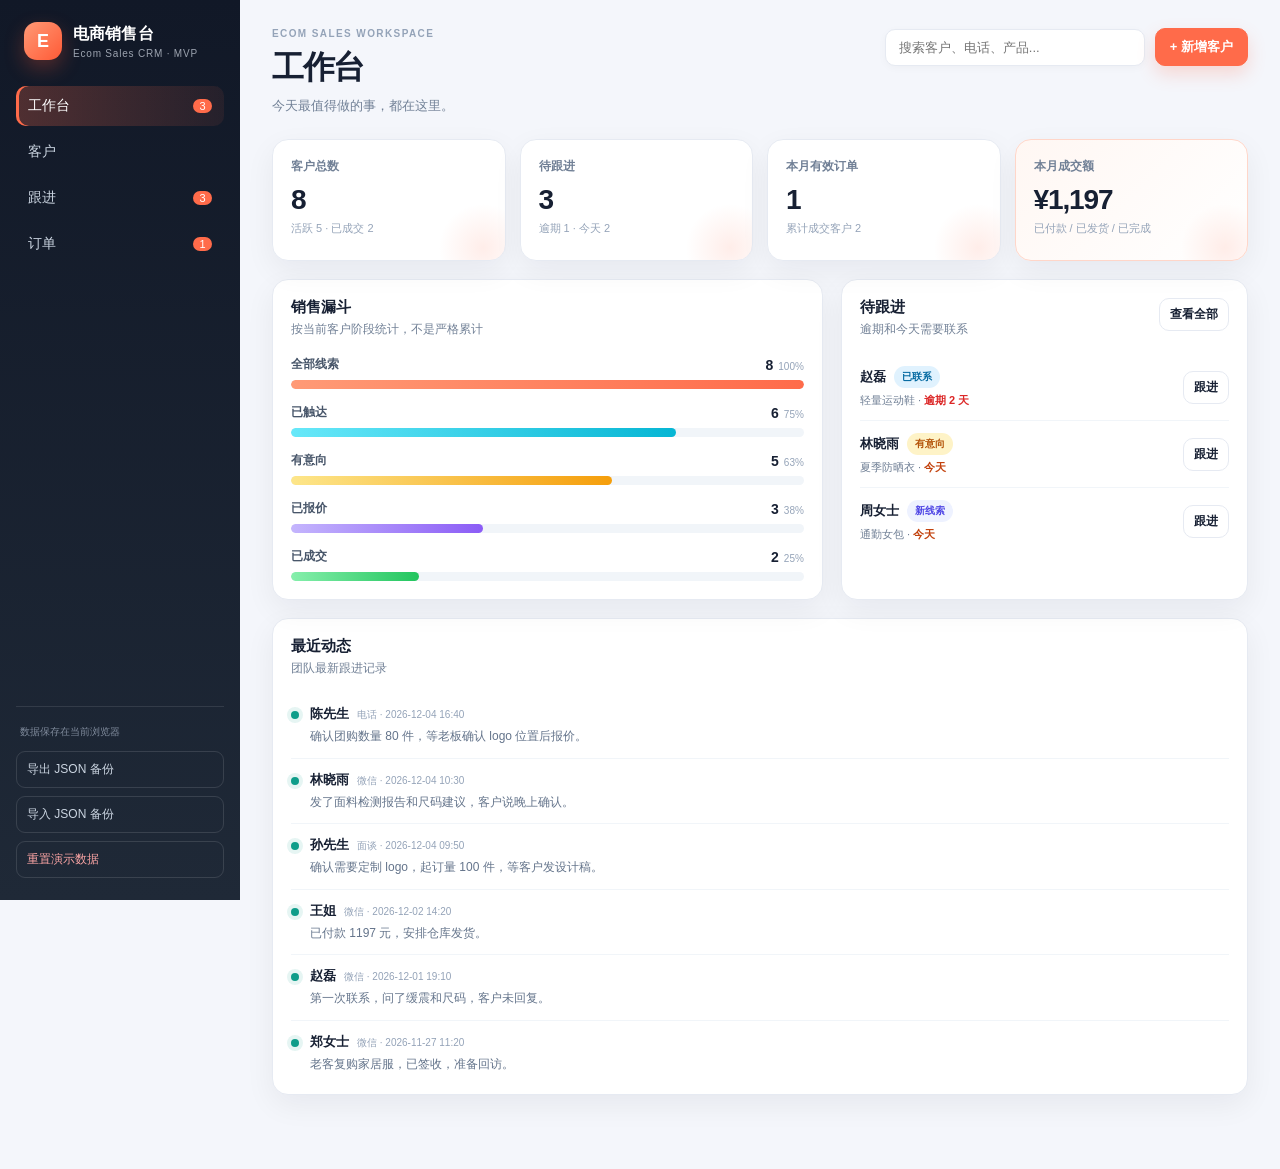
==== single.html @ a0165da6 "build: regenerate single-file app" ====
<!doctype html>
<html lang="zh-CN">
<head>
  <meta charset="utf-8">
  <meta name="viewport" content="width=device-width, initial-scale=1">
  <meta name="color-scheme" content="light">
  <title>电商销售台 · Ecom Sales CRM</title>
  <style>
:root {
  --bg: #f4f6fb;
  --surface: #ffffff;
  --ink: #172033;
  --muted: #718096;
  --line: #e6eaf2;
  --accent: #ff6b4a;
  --accent-dark: #e85535;
  --teal: #0f9d8a;
  --navy: #111827;
  --shadow: 0 10px 30px rgba(17, 24, 39, .06);
}

* { box-sizing: border-box; }
html, body { min-height: 100%; }
body {
  margin: 0;
  background: var(--bg);
  color: var(--ink);
  font-family: -apple-system, BlinkMacSystemFont, "Segoe UI", "Microsoft YaHei", "PingFang SC", sans-serif;
  -webkit-font-smoothing: antialiased;
}
button, input, select, textarea { font: inherit; }
button { cursor: pointer; }
.hidden { display: none !important; }

.app {
  display: grid;
  grid-template-columns: 240px minmax(0, 1fr);
  min-height: 100vh;
}

.sidebar {
  position: sticky;
  top: 0;
  height: 100vh;
  display: flex;
  flex-direction: column;
  padding: 22px 16px;
  background: linear-gradient(180deg, #111827 0%, #1f2937 100%);
  color: #fff;
}

.brand { display: flex; align-items: center; gap: 11px; padding: 0 8px 26px; }
.logo {
  width: 38px; height: 38px; flex: 0 0 38px;
  display: grid; place-items: center;
  border-radius: 13px;
  background: linear-gradient(135deg, #ff9a76, #ff5a36);
  box-shadow: 0 8px 20px rgba(255, 90, 54, .28);
  font-weight: 900; font-size: 18px;
}
.brand h2 { margin: 0; font-size: 16px; letter-spacing: .01em; }
.brand p { margin: 3px 0 0; color: #9ca3af; font-size: 10px; letter-spacing: .08em; }

.nav { display: flex; flex-direction: column; gap: 6px; }
.nav-item {
  display: flex; align-items: center; gap: 8px;
  width: 100%; padding: 11px 12px;
  border: 0; border-radius: 10px;
  background: transparent; color: #cbd5e1;
  font-size: 14px; text-align: left;
  transition: background .16s ease, color .16s ease;
}
.nav-item:hover { background: rgba(255,255,255,.08); color: #fff; }
.nav-item.active {
  background: linear-gradient(90deg, rgba(255,107,74,.26), rgba(255,107,74,.08));
  color: #fff;
  box-shadow: inset 3px 0 0 var(--accent);
}
.nav-badge {
  margin-left: auto; min-width: 19px; padding: 1px 6px;
  border-radius: 20px; background: var(--accent); color: #fff;
  font-size: 11px; text-align: center;
}

.sidebar-footer {
  margin-top: auto; display: grid; gap: 8px;
  padding-top: 18px; border-top: 1px solid rgba(255,255,255,.1);
}
.save-note { color: #7f8a9b; font-size: 10px; padding: 0 4px 4px; }
.ghost-dark {
  width: 100%; padding: 9px 10px;
  border: 1px solid rgba(255,255,255,.12); border-radius: 9px;
  background: transparent; color: #cbd5e1; font-size: 12px; text-align: left;
}
.ghost-dark:hover { background: rgba(255,255,255,.08); color: #fff; }
.danger-text { color: #fca5a5; }

main { min-width: 0; padding: 28px 32px 56px; }
.topbar {
  display: flex; justify-content: space-between; align-items: flex-start;
  gap: 20px; margin-bottom: 24px;
}
.eyebrow {
  margin: 0 0 7px; color: #94a3b8;
  font-size: 10px; font-weight: 800; letter-spacing: .14em;
}
h1 { margin: 0; font-size: clamp(24px, 3vw, 32px); letter-spacing: -.04em; }
#pageSubtitle { margin: 7px 0 0; color: var(--muted); font-size: 13px; }
.top-actions { display: flex; align-items: center; gap: 10px; flex-wrap: wrap; justify-content: flex-end; }
.search-box input {
  width: min(260px, 48vw); padding: 10px 13px;
  border: 1px solid var(--line); border-radius: 10px;
  background: var(--surface); color: var(--ink); outline: none;
  box-shadow: 0 2px 8px rgba(17,24,39,.03);
  font-size: 13px;
}
.search-box input:focus { border-color: #fca58f; box-shadow: 0 0 0 3px rgba(255,107,74,.1); }

.btn {
  display: inline-flex; align-items: center; justify-content: center; gap: 6px;
  padding: 9px 14px; border: 1px solid var(--line); border-radius: 10px;
  background: var(--surface); color: var(--ink);
  font-size: 13px; font-weight: 700; white-space: nowrap;
  transition: transform .12s ease, box-shadow .16s ease, background .16s ease;
}
.btn:hover { background: #fbfcff; box-shadow: 0 5px 14px rgba(17,24,39,.06); }
.btn:active { transform: translateY(1px); }
.btn.primary {
  border-color: var(--accent); background: var(--accent); color: #fff;
  box-shadow: 0 8px 18px rgba(255,107,74,.22);
}
.btn.primary:hover { background: var(--accent-dark); box-shadow: 0 10px 22px rgba(255,107,74,.26); }
.btn.small { padding: 7px 10px; font-size: 12px; }
.btn.tiny { padding: 5px 8px; font-size: 11px; }
.btn.danger { border-color: #fecaca; background: #fff5f5; color: #dc2626; }
.btn.danger:hover { background: #fee2e2; }
.icon-btn {
  width: 34px; height: 34px; flex: 0 0 34px;
  display: grid; place-items: center;
  border: 1px solid var(--line); border-radius: 10px;
  background: #fff; color: #64748b; font-size: 21px; line-height: 1;
}
.icon-btn:hover { background: #f8fafc; color: var(--ink); }

.view { display: none; }
.view.active { display: block; }

.kpi-grid { display: grid; grid-template-columns: repeat(4, minmax(0, 1fr)); gap: 14px; margin-bottom: 18px; }
.kpi-grid.three { grid-template-columns: repeat(3, minmax(0, 1fr)); }
.kpi {
  position: relative; overflow: hidden;
  min-height: 122px; padding: 18px;
  border: 1px solid var(--line); border-radius: 16px;
  background: var(--surface); box-shadow: var(--shadow);
}
.kpi::after {
  content: ""; position: absolute; right: -24px; bottom: -34px;
  width: 92px; height: 92px; border-radius: 50%;
  background: radial-gradient(circle, rgba(255,107,74,.12), transparent 68%);
}
.kpi.accent-kpi { background: linear-gradient(135deg, #fff7f3, #fff); border-color: #ffd6c9; }
.kpi-label { color: var(--muted); font-size: 12px; font-weight: 700; }
.kpi-value { margin: 9px 0 5px; font-size: 28px; font-weight: 850; letter-spacing: -.04em; }
.kpi-note { color: #94a3b8; font-size: 11px; }

.panel {
  margin-bottom: 18px; padding: 18px;
  border: 1px solid var(--line); border-radius: 16px;
  background: var(--surface); box-shadow: var(--shadow);
}
.panel-head {
  display: flex; justify-content: space-between; align-items: flex-start;
  gap: 14px; margin-bottom: 16px;
}
.panel-head h3 { margin: 0; font-size: 15px; }
.panel-head p { margin: 4px 0 0; color: var(--muted); font-size: 12px; }
.grid-2 { display: grid; grid-template-columns: 1.15fr .85fr; gap: 18px; }
.recent-panel { margin-top: 0; }

.funnel { display: grid; gap: 15px; padding-top: 2px; }
.funnel-row { display: grid; gap: 7px; }
.funnel-top { display: flex; justify-content: space-between; align-items: center; gap: 12px; font-size: 12px; }
.funnel-top span:first-child { color: #475569; font-weight: 700; }
.funnel-top span:last-child { color: var(--muted); }
.funnel-top strong { color: var(--ink); font-size: 14px; }
.funnel-top em { margin-left: 5px; color: #94a3b8; font-style: normal; font-size: 10px; }
.funnel-track { height: 9px; overflow: hidden; border-radius: 99px; background: #f1f5f9; }
.funnel-fill { height: 100%; min-width: 0; border-radius: inherit; background: linear-gradient(90deg, #ff9a76, #ff6b4a); transition: width .35s ease; }
.funnel-fill.f2 { background: linear-gradient(90deg, #67e8f9, #06b6d4); }
.funnel-fill.f3 { background: linear-gradient(90deg, #fde68a, #f59e0b); }
.funnel-fill.f4 { background: linear-gradient(90deg, #c4b5fd, #8b5cf6); }
.funnel-fill.f5 { background: linear-gradient(90deg, #86efac, #22c55e); }

.list-item {
  display: flex; align-items: center; justify-content: space-between; gap: 14px;
  padding: 12px 0; border-bottom: 1px solid #f1f5f9;
}
.list-item:last-child { border-bottom: 0; padding-bottom: 2px; }
.list-main { min-width: 0; }
.list-title { display: flex; align-items: center; gap: 8px; flex-wrap: wrap; font-size: 13px; }
.list-title strong { font-size: 13px; }
.list-meta { margin-top: 5px; color: var(--muted); font-size: 11px; }
.due { font-weight: 700; }
.due.overdue { color: #dc2626; }
.due.today { color: #c2410c; }
.due.soon { color: #0f766e; }
.due.muted { color: #94a3b8; font-weight: 500; }

.activity-item { display: flex; gap: 11px; padding: 12px 0; border-bottom: 1px solid #f1f5f9; }
.activity-item:last-child { border-bottom: 0; padding-bottom: 2px; }
.activity-dot { width: 8px; height: 8px; flex: 0 0 8px; margin-top: 6px; border-radius: 50%; background: var(--teal); box-shadow: 0 0 0 4px rgba(15,157,138,.1); }
.activity-body { min-width: 0; }
.activity-head { display: flex; align-items: baseline; gap: 8px; flex-wrap: wrap; }
.activity-head strong { font-size: 13px; }
.activity-head span { color: #94a3b8; font-size: 10px; }
.activity-body p { margin: 4px 0 0; color: #64748b; font-size: 12px; line-height: 1.55; }

.filters { display: flex; align-items: center; gap: 8px; flex-wrap: wrap; justify-content: flex-end; }
.select-compact {
  max-width: 132px; padding: 8px 10px;
  border: 1px solid var(--line); border-radius: 9px;
  background: #fff; color: #475569; font-size: 12px; outline: none;
}
.select-compact:focus { border-color: #fca58f; }

.table-wrap { overflow: auto; border: 1px solid var(--line); border-radius: 12px; }
table { width: 100%; min-width: 920px; border-collapse: collapse; }
th {
  padding: 11px 14px; background: #f8fafc;
  color: #94a3b8; font-size: 10px; font-weight: 800;
  letter-spacing: .06em; text-align: left; text-transform: uppercase;
}
td { padding: 13px 14px; border-top: 1px solid var(--line); font-size: 12px; vertical-align: middle; }
tbody tr { transition: background .12s ease; }
tbody tr[data-customer-id] { cursor: pointer; }
tbody tr[data-customer-id]:hover { background: #fbfcff; }
.customer-inline { display: flex; align-items: center; gap: 10px; min-width: 160px; }
.avatar {
  width: 34px; height: 34px; flex: 0 0 34px;
  display: grid; place-items: center;
  border-radius: 11px; background: #fff1ec; color: #c2410c;
  font-size: 13px; font-weight: 850;
}
.customer-inline strong { display: block; font-size: 12px; }
.customer-inline span { display: block; max-width: 170px; overflow: hidden; margin-top: 3px; color: #94a3b8; font-size: 10px; text-overflow: ellipsis; white-space: nowrap; }
.source-chip, .mini-tag, .count-pill {
  display: inline-flex; align-items: center; padding: 3px 7px;
  border-radius: 6px; background: #f1f5f9; color: #64748b;
  font-size: 10px; font-weight: 700; white-space: nowrap;
}
.product-cell { min-width: 130px; color: #475569; }
.mini-tags { display: flex; gap: 4px; flex-wrap: wrap; margin-top: 5px; }
.mini-tag { background: #eef2ff; color: #4f46e5; }
.row-actions { display: flex; gap: 6px; white-space: nowrap; }

.badge { display: inline-flex; align-items: center; padding: 4px 8px; border-radius: 999px; font-size: 10px; font-weight: 800; white-space: nowrap; }
.badge.new { background: #eef2ff; color: #4f46e5; }
.badge.contacted { background: #e0f2fe; color: #0369a1; }
.badge.qualified { background: #fef3c7; color: #b45309; }
.badge.quoted { background: #ede9fe; color: #6d28d9; }
.badge.won { background: #dcfce7; color: #15803d; }
.badge.lost { background: #f1f5f9; color: #64748b; }
.badge-order.pending { background: #fef3c7; color: #b45309; }
.badge-order.paid { background: #dbeafe; color: #1d4ed8; }
.badge-order.shipped { background: #e0f2fe; color: #0369a1; }
.badge-order.completed { background: #dcfce7; color: #15803d; }
.badge-order.refunded { background: #fee2e2; color: #b91c1c; }
.priority { display: inline-flex; align-items: center; gap: 5px; color: #64748b; font-size: 11px; }
.priority::before { content: ""; width: 6px; height: 6px; border-radius: 50%; background: #cbd5e1; }
.priority.high { color: #dc2626; }
.priority.high::before { background: #ef4444; }
.priority.medium { color: #b45309; }
.priority.medium::before { background: #f59e0b; }
.priority.low { color: #64748b; }

.followup-group { padding: 2px 0 15px; }
.followup-group + .followup-group { padding-top: 15px; border-top: 1px solid #f1f5f9; }
.group-head { display: flex; justify-content: space-between; align-items: center; gap: 12px; margin-bottom: 6px; }
.group-head h4 { margin: 0; font-size: 13px; }
.group-head p { margin: 3px 0 0; color: #94a3b8; font-size: 11px; }

.empty { padding: 34px 20px; text-align: center; color: #94a3b8; }
.empty strong { display: block; margin-bottom: 5px; color: #64748b; font-size: 13px; }
.empty p { margin: 0; font-size: 12px; }
.empty.small { padding: 18px 10px; }
.empty.small p { font-size: 11px; }

.drawer {
  position: fixed; top: 0; right: 0; z-index: 60;
  width: min(520px, 100vw); height: 100vh; overflow-y: auto;
  padding: 24px; background: #fff;
  box-shadow: -20px 0 55px rgba(15,23,42,.16);
}
.drawer-head { display: flex; justify-content: space-between; align-items: flex-start; gap: 12px; padding-bottom: 18px; border-bottom: 1px solid var(--line); }
.drawer-head h2 { margin: 0 0 7px; font-size: 23px; letter-spacing: -.03em; }
.drawer-actions { display: flex; gap: 8px; flex-wrap: wrap; margin: 18px 0 4px; }
.detail-grid { display: grid; grid-template-columns: 1fr 1fr; gap: 10px; margin: 16px 0; }
.detail-grid > div { padding: 10px; border: 1px solid var(--line); border-radius: 10px; background: #f8fafc; }
.detail-grid span { display: block; margin-bottom: 4px; color: #94a3b8; font-size: 10px; }
.detail-grid strong { display: block; overflow: hidden; font-size: 12px; text-overflow: ellipsis; white-space: nowrap; }
.suggestion { margin: 14px 0; padding: 12px 13px; border: 1px solid #fed7aa; border-radius: 12px; background: linear-gradient(135deg, #fff7ed, #fff1f2); font-size: 12px; line-height: 1.65; }
.suggestion span { display: block; margin-bottom: 4px; color: #c2410c; font-size: 10px; font-weight: 850; letter-spacing: .04em; }
.suggestion p { margin: 0; color: #7c2d12; }
.detail-section { padding: 16px 0; border-top: 1px solid #f1f5f9; }
.detail-section h4 { margin: 0 0 10px; font-size: 12px; }
.section-head { display: flex; justify-content: space-between; align-items: center; gap: 10px; margin-bottom: 10px; }
.section-head h4 { margin: 0; }
.notes { margin: 0; color: #475569; font-size: 12px; line-height: 1.7; white-space: pre-wrap; }
.timeline { display: grid; gap: 13px; }
.timeline-item { position: relative; display: flex; gap: 10px; }
.timeline-dot { width: 8px; height: 8px; flex: 0 0 8px; margin-top: 5px; border-radius: 50%; background: var(--teal); box-shadow: 0 0 0 4px rgba(15,157,138,.1); }
.timeline-body { min-width: 0; }
.timeline-head { display: flex; justify-content: space-between; gap: 10px; align-items: baseline; }
.timeline-head strong { font-size: 12px; }
.timeline-head span { color: #94a3b8; font-size: 10px; white-space: nowrap; }
.timeline-body p { margin: 4px 0 0; color: #475569; font-size: 12px; line-height: 1.6; }
.timeline-body small { display: block; margin-top: 5px; color: #0f766e; font-size: 10px; }
.mini-orders { display: grid; gap: 8px; }
.mini-order { display: flex; justify-content: space-between; align-items: center; gap: 12px; padding: 10px; border: 1px solid var(--line); border-radius: 10px; background: #fbfcff; }
.mini-order > div { min-width: 0; }
.mini-order strong { display: block; font-size: 12px; }
.mini-order span { display: block; margin-top: 3px; color: #94a3b8; font-size: 10px; }
.mini-order > div:last-child { text-align: right; }

.overlay { position: fixed; inset: 0; z-index: 50; background: rgba(15,23,42,.5); backdrop-filter: blur(2px); }
.modal {
  position: fixed; left: 50%; top: 50%; z-index: 70;
  width: min(640px, calc(100vw - 32px)); max-height: 90vh; overflow-y: auto;
  padding: 22px; border-radius: 18px; background: #fff;
  box-shadow: 0 30px 80px rgba(15,23,42,.24);
  transform: translate(-50%, -50%);
}
.modal-head { display: flex; justify-content: space-between; align-items: center; gap: 12px; margin-bottom: 18px; }
.modal-head h2 { margin: 0; font-size: 19px; letter-spacing: -.02em; }
.form-grid { display: grid; grid-template-columns: 1fr 1fr; gap: 13px; }
.field { display: flex; flex-direction: column; gap: 6px; color: #475569; font-size: 11px; font-weight: 750; }
.field input, .field select, .field textarea {
  width: 100%; padding: 10px 11px;
  border: 1px solid #dbe2ea; border-radius: 9px;
  background: #fff; color: var(--ink); outline: none; font-size: 13px;
  transition: border .15s ease, box-shadow .15s ease;
}
.field input:focus, .field select:focus, .field textarea:focus { border-color: #fca58f; box-shadow: 0 0 0 3px rgba(255,107,74,.09); }
.field textarea { resize: vertical; line-height: 1.55; }
.span-2 { grid-column: span 2; }
.form-actions { display: flex; justify-content: flex-end; gap: 9px; margin-top: 19px; padding-top: 16px; border-top: 1px solid var(--line); }
.toast {
  position: fixed; left: 50%; bottom: 26px; z-index: 100;
  max-width: calc(100vw - 32px); padding: 11px 17px;
  border-radius: 11px; background: #111827; color: #fff;
  box-shadow: 0 12px 30px rgba(15,23,42,.2);
  font-size: 13px; transform: translateX(-50%);
}

@media (max-width: 1050px) {
  .kpi-grid { grid-template-columns: repeat(2, minmax(0, 1fr)); }
  .grid-2 { grid-template-columns: 1fr; }
}

@media (max-width: 860px) {
  .app { display: block; }
  .sidebar {
    position: fixed; left: 0; right: 0; bottom: 0; z-index: 80;
    width: 100%; height: 66px; padding: 7px 10px;
    flex-direction: row; align-items: center;
    border-top: 1px solid rgba(255,255,255,.12);
  }
  .brand, .sidebar-footer { display: none; }
  .nav { flex: 1; flex-direction: row; gap: 2px; }
  .nav-item { flex: 1; justify-content: center; padding: 9px 4px; font-size: 11px; text-align: center; }
  .nav-item.active { box-shadow: inset 0 -3px 0 var(--accent); background: rgba(255,107,74,.12); }
  .nav-badge { margin-left: 0; }
  main { padding: 20px 14px 92px; }
  .topbar { flex-direction: column; align-items: stretch; gap: 14px; }
  .top-actions { justify-content: stretch; }
  .top-actions .search-box { flex: 1; }
  .search-box input { width: 100%; }
  .top-actions .btn { flex: 0 0 auto; }
  .panel { padding: 14px; }
  .panel-head { flex-direction: column; align-items: stretch; }
  .filters { justify-content: flex-start; }
  .kpi-grid.three { grid-template-columns: 1fr 1fr; }
  .drawer { width: 100vw; padding: 18px; }
  .form-grid { grid-template-columns: 1fr; }
  .span-2 { grid-column: span 1; }
}

@media (max-width: 520px) {
  .kpi-grid, .kpi-grid.three { grid-template-columns: 1fr; }
  .kpi { min-height: 100px; }
  .kpi-value { font-size: 25px; }
  .list-item { align-items: flex-start; }
  .detail-grid { grid-template-columns: 1fr; }
  .modal { width: calc(100vw - 20px); padding: 17px; }
}

</style>
</head>
<body>
  <div class="app">
    <aside class="sidebar">
      <div class="brand">
        <div class="logo">E</div>
        <div>
          <h2>电商销售台</h2>
          <p>Ecom Sales CRM · MVP</p>
        </div>
      </div>

      <nav class="nav" aria-label="主导航">
        <button type="button" class="nav-item active" data-view="dashboard">
          工作台<span id="navDueBadge" class="nav-badge hidden">0</span>
        </button>
        <button type="button" class="nav-item" data-view="customers">客户</button>
        <button type="button" class="nav-item" data-view="followups">
          跟进<span id="navFollowupBadge" class="nav-badge hidden">0</span>
        </button>
        <button type="button" class="nav-item" data-view="orders">
          订单<span id="navOrderBadge" class="nav-badge hidden">0</span>
        </button>
      </nav>

      <div class="sidebar-footer">
        <div class="save-note">数据保存在当前浏览器</div>
        <button type="button" class="ghost-dark" id="exportBtn">导出 JSON 备份</button>
        <button type="button" class="ghost-dark" id="importBtn">导入 JSON 备份</button>
        <button type="button" class="ghost-dark danger-text" id="resetBtn">重置演示数据</button>
        <input id="importFile" type="file" accept=".json,application/json" hidden>
      </div>
    </aside>

    <main>
      <header class="topbar">
        <div>
          <p class="eyebrow">ECOM SALES WORKSPACE</p>
          <h1 id="pageTitle">工作台</h1>
          <p id="pageSubtitle">今天最值得做的事，都在这里。</p>
        </div>
        <div class="top-actions">
          <label class="search-box">
            <input id="globalSearch" type="search" placeholder="搜索客户、电话、产品...">
          </label>
          <button type="button" class="btn primary" id="addCustomerBtn">+ 新增客户</button>
        </div>
      </header>

      <section id="view-dashboard" class="view active">
        <div class="kpi-grid">
          <div class="kpi">
            <div class="kpi-label">客户总数</div>
            <div class="kpi-value" id="kpiTotal">0</div>
            <div class="kpi-note" id="kpiTotalNote">—</div>
          </div>
          <div class="kpi">
            <div class="kpi-label">待跟进</div>
            <div class="kpi-value" id="kpiDue">0</div>
            <div class="kpi-note" id="kpiDueNote">—</div>
          </div>
          <div class="kpi">
            <div class="kpi-label">本月有效订单</div>
            <div class="kpi-value" id="kpiWon">0</div>
            <div class="kpi-note" id="kpiWonNote">—</div>
          </div>
          <div class="kpi accent-kpi">
            <div class="kpi-label">本月成交额</div>
            <div class="kpi-value" id="kpiRevenue">¥0</div>
            <div class="kpi-note" id="kpiRevenueNote">—</div>
          </div>
        </div>

        <div class="grid-2">
          <div class="panel">
            <div class="panel-head">
              <div><h3>销售漏斗</h3><p>按当前客户阶段统计，不是严格累计</p></div>
            </div>
            <div id="funnel" class="funnel"></div>
          </div>
          <div class="panel">
            <div class="panel-head">
              <div><h3>待跟进</h3><p>逾期和今天需要联系</p></div>
              <button type="button" class="btn small" data-view-link="followups">查看全部</button>
            </div>
            <div id="todayList"></div>
          </div>
        </div>

        <div class="panel recent-panel">
          <div class="panel-head">
            <div><h3>最近动态</h3><p>团队最新跟进记录</p></div>
          </div>
          <div id="recentList"></div>
        </div>
      </section>

      <section id="view-customers" class="view">
        <div class="panel">
          <div class="panel-head">
            <div><h3>客户管理</h3><p id="customerCountLabel">—</p></div>
            <div class="filters">
              <select id="statusFilter" class="select-compact" aria-label="按状态筛选">
                <option value="all">全部状态</option>
                <option value="new">新线索</option>
                <option value="contacted">已联系</option>
                <option value="qualified">有意向</option>
                <option value="quoted">已报价</option>
                <option value="won">已成交</option>
                <option value="lost">已流失</option>
              </select>
              <select id="sourceFilter" class="select-compact" aria-label="按来源筛选">
                <option value="all">全部来源</option>
                <option value="抖音">抖音</option>
                <option value="小红书">小红书</option>
                <option value="视频号">视频号</option>
                <option value="广告投放">广告投放</option>
                <option value="转介绍">转介绍</option>
                <option value="私域">私域</option>
                <option value="其他">其他</option>
              </select>
              <button type="button" class="btn small" id="exportCsvBtn">导出 CSV</button>
            </div>
          </div>
          <div class="table-wrap">
            <table>
              <thead>
                <tr>
                  <th>客户</th>
                  <th>来源</th>
                  <th>意向产品</th>
                  <th>状态</th>
                  <th>优先级</th>
                  <th>下次跟进</th>
                  <th>负责人</th>
                  <th>操作</th>
                </tr>
              </thead>
              <tbody id="customerTableBody"></tbody>
            </table>
          </div>
        </div>
      </section>

      <section id="view-followups" class="view">
        <div class="kpi-grid three">
          <div class="kpi">
            <div class="kpi-label">已逾期</div>
            <div class="kpi-value" id="followupOverdue">0</div>
            <div class="kpi-note">需要优先联系</div>
          </div>
          <div class="kpi">
            <div class="kpi-label">今天跟进</div>
            <div class="kpi-value" id="followupToday">0</div>
            <div class="kpi-note">今天约定好的客户</div>
          </div>
          <div class="kpi">
            <div class="kpi-label">未来 7 天</div>
            <div class="kpi-value" id="followupUpcoming">0</div>
            <div class="kpi-note">提前准备，不要临时抱佛脚</div>
          </div>
        </div>

        <div class="panel">
          <div class="panel-head">
            <div><h3>跟进队列</h3><p>按逾期、今天、未来 7 天分组</p></div>
            <button type="button" class="btn primary small" id="newFollowupBtn">+ 新增跟进</button>
          </div>
          <div id="followupGroups"></div>
        </div>
      </section>

      <section id="view-orders" class="view">
        <div class="kpi-grid">
          <div class="kpi">
            <div class="kpi-label">订单数</div>
            <div class="kpi-value" id="orderTotal">0</div>
            <div class="kpi-note">全部订单</div>
          </div>
          <div class="kpi">
            <div class="kpi-label">待付款</div>
            <div class="kpi-value" id="orderPendingAmount">¥0</div>
            <div class="kpi-note">需要催付的金额</div>
          </div>
          <div class="kpi">
            <div class="kpi-label">已收款</div>
            <div class="kpi-value" id="orderReceivedAmount">¥0</div>
            <div class="kpi-note">已付款/已发货/已完成</div>
          </div>
          <div class="kpi">
            <div class="kpi-label">退款</div>
            <div class="kpi-value" id="orderRefundAmount">¥0</div>
            <div class="kpi-note">需要复盘的金额</div>
          </div>
        </div>

        <div class="panel">
          <div class="panel-head">
            <div><h3>订单</h3><p>从报价到回款，记录每一笔成交</p></div>
            <div class="filters">
              <select id="orderStatusFilter" class="select-compact" aria-label="按订单状态筛选">
                <option value="all">全部状态</option>
                <option value="pending">待付款</option>
                <option value="paid">已付款</option>
                <option value="shipped">已发货</option>
                <option value="completed">已完成</option>
                <option value="refunded">已退款</option>
              </select>
              <button type="button" class="btn primary small" id="newOrderBtn">+ 新建订单</button>
            </div>
          </div>
          <div class="table-wrap">
            <table>
              <thead>
                <tr>
                  <th>客户</th>
                  <th>产品</th>
                  <th>金额</th>
                  <th>状态</th>
                  <th>创建时间</th>
                  <th>操作</th>
                </tr>
              </thead>
              <tbody id="orderTableBody"></tbody>
            </table>
          </div>
        </div>
      </section>
    </main>
  </div>

  <aside id="customerDrawer" class="drawer hidden" aria-label="客户详情">
    <div class="drawer-head">
      <div>
        <p class="eyebrow">CUSTOMER DETAIL</p>
        <h2 id="drawerName">客户</h2>
        <div id="drawerStatus"></div>
      </div>
      <button type="button" class="icon-btn" data-action="close-panels" aria-label="关闭">×</button>
    </div>
    <div id="drawerBody"></div>
  </aside>

  <div id="overlay" class="overlay hidden"></div>

  <div id="customerModal" class="modal hidden">
    <div class="modal-head">
      <h2 id="customerModalTitle">新增客户</h2>
      <button type="button" class="icon-btn" data-action="close-modals" aria-label="关闭">×</button>
    </div>
    <form id="customerForm">
      <input id="cfId" type="hidden">
      <div class="form-grid">
        <label class="field"><span>姓名 *</span><input id="cfName" required maxlength="40" placeholder="例如：林晓雨"></label>
        <label class="field"><span>手机</span><input id="cfPhone" maxlength="30" placeholder="选填"></label>
        <label class="field"><span>微信</span><input id="cfWechat" maxlength="60" placeholder="选填"></label>
        <label class="field"><span>来源</span>
          <select id="cfSource">
            <option value="抖音">抖音</option>
            <option value="小红书">小红书</option>
            <option value="视频号">视频号</option>
            <option value="广告投放">广告投放</option>
            <option value="转介绍">转介绍</option>
            <option value="私域">私域</option>
            <option value="其他">其他</option>
          </select>
        </label>
        <label class="field"><span>意向产品</span><input id="cfProduct" maxlength="80" placeholder="例如：夏季防晒衣"></label>
        <label class="field"><span>预算</span><input id="cfBudget" type="number" min="0" step="0.01" placeholder="0"></label>
        <label class="field"><span>状态</span>
          <select id="cfStatus">
            <option value="new">新线索</option>
            <option value="contacted">已联系</option>
            <option value="qualified">有意向</option>
            <option value="quoted">已报价</option>
            <option value="won">已成交</option>
            <option value="lost">已流失</option>
          </select>
        </label>
        <label class="field"><span>优先级</span>
          <select id="cfPriority">
            <option value="high">高</option>
            <option value="medium">中</option>
            <option value="low">低</option>
          </select>
        </label>
        <label class="field"><span>负责人</span><input id="cfOwner" maxlength="30" placeholder="例如：小周"></label>
        <label class="field"><span>下次跟进</span><input id="cfNextFollowUp" type="date"></label>
        <label class="field span-2"><span>标签（逗号分隔）</span><input id="cfTags" maxlength="120" placeholder="高意向, 防晒, 老客"></label>
        <label class="field span-2"><span>备注</span><textarea id="cfNotes" rows="3" maxlength="500" placeholder="记录客户需求、顾虑和沟通重点"></textarea></label>
      </div>
      <div class="form-actions">
        <button type="button" class="btn" data-action="close-modals">取消</button>
        <button type="submit" class="btn primary">保存客户</button>
      </div>
    </form>
  </div>

  <div id="followupModal" class="modal hidden">
    <div class="modal-head">
      <h2>新增跟进</h2>
      <button type="button" class="icon-btn" data-action="close-modals" aria-label="关闭">×</button>
    </div>
    <form id="followupForm">
      <div class="form-grid">
        <label class="field span-2"><span>客户 *</span><select id="ffCustomer" required></select></label>
        <label class="field"><span>沟通方式</span>
          <select id="ffType">
            <option value="微信">微信</option>
            <option value="电话">电话</option>
            <option value="面谈">面谈</option>
            <option value="直播">直播</option>
            <option value="其他">其他</option>
          </select>
        </label>
        <label class="field"><span>下次跟进</span><input id="ffNextFollowUp" type="date"></label>
        <label class="field span-2"><span>沟通内容 *</span><textarea id="ffContent" rows="4" required maxlength="800" placeholder="客户说了什么？顾虑是什么？下一步约定是什么？"></textarea></label>
      </div>
      <div class="form-actions">
        <button type="button" class="btn" data-action="close-modals">取消</button>
        <button type="submit" class="btn primary">保存跟进</button>
      </div>
    </form>
  </div>

  <div id="orderModal" class="modal hidden">
    <div class="modal-head">
      <h2>新建订单</h2>
      <button type="button" class="icon-btn" data-action="close-modals" aria-label="关闭">×</button>
    </div>
    <form id="orderForm">
      <div class="form-grid">
        <label class="field span-2"><span>客户 *</span><select id="ofCustomer" required></select></label>
        <label class="field"><span>产品 *</span><input id="ofProduct" required maxlength="100" placeholder="例如：防晒衣 x 2"></label>
        <label class="field"><span>金额 *</span><input id="ofAmount" type="number" required min="0.01" step="0.01" placeholder="0"></label>
        <label class="field"><span>订单状态</span>
          <select id="ofStatus">
            <option value="pending">待付款</option>
            <option value="paid">已付款</option>
            <option value="shipped">已发货</option>
            <option value="completed">已完成</option>
            <option value="refunded">已退款</option>
          </select>
        </label>
      </div>
      <div class="form-actions">
        <button type="button" class="btn" data-action="close-modals">取消</button>
        <button type="submit" class="btn primary">保存订单</button>
      </div>
    </form>
  </div>

  <div id="toast" class="toast hidden" role="status"></div>

  <script>
'use strict';

const STORAGE_KEY = 'ecom_crm_mvp_v1';

const CUSTOMER_STATUS = {
  new: { label: '新线索', className: 'new' },
  contacted: { label: '已联系', className: 'contacted' },
  qualified: { label: '有意向', className: 'qualified' },
  quoted: { label: '已报价', className: 'quoted' },
  won: { label: '已成交', className: 'won' },
  lost: { label: '已流失', className: 'lost' }
};

const ORDER_STATUS = {
  pending: { label: '待付款', className: 'pending' },
  paid: { label: '已付款', className: 'paid' },
  shipped: { label: '已发货', className: 'shipped' },
  completed: { label: '已完成', className: 'completed' },
  refunded: { label: '已退款', className: 'refunded' }
};

const PRIORITIES = { high: '高', medium: '中', low: '低' };
const SOURCES = ['抖音', '小红书', '视频号', '广告投放', '转介绍', '私域', '其他'];
const PAID_STATUSES = ['paid', 'shipped', 'completed'];
const ACTIVE_STATUSES = ['new', 'contacted', 'qualified', 'quoted'];

const VIEW_META = {
  dashboard: ['工作台', '今天最值得做的事，都在这里。'],
  customers: ['客户管理', '管理线索、客户状态和负责人。'],
  followups: ['跟进提醒', '别让高意向客户凉在列表里。'],
  orders: ['订单', '从报价到回款，记录每一笔成交。']
};

const $ = (id) => document.getElementById(id);
const pad = (n) => String(n).padStart(2, '0');

function toDateInput(date) {
  return `${date.getFullYear()}-${pad(date.getMonth() + 1)}-${pad(date.getDate())}`;
}

function addDays(days) {
  const d = new Date();
  d.setHours(12, 0, 0, 0);
  d.setDate(d.getDate() + days);
  return toDateInput(d);
}

function parseDateValue(value) {
  if (!value || typeof value !== 'string') return null;
  const parts = value.split('-').map(Number);
  if (parts.length !== 3 || parts.some((n) => Number.isNaN(n))) return null;
  const d = new Date(parts[0], parts[1] - 1, parts[2]);
  return Number.isNaN(d.getTime()) ? null : d;
}

function dayDiff(value) {
  const d = parseDateValue(value);
  if (!d) return null;
  const today = new Date();
  today.setHours(0, 0, 0, 0);
  d.setHours(0, 0, 0, 0);
  return Math.round((d - today) / 86400000);
}

function dateMeta(value) {
  const diff = dayDiff(value);
  if (diff === null) return { text: '未设置', cls: 'muted' };
  if (diff < 0) return { text: `逾期 ${Math.abs(diff)} 天`, cls: 'overdue' };
  if (diff === 0) return { text: '今天', cls: 'today' };
  if (diff === 1) return { text: '明天', cls: 'soon' };
  return { text: `${value.slice(5)} · ${diff} 天后`, cls: 'soon' };
}

function formatDateTime(value) {
  if (!value) return '—';
  const d = new Date(value);
  if (Number.isNaN(d.getTime())) return String(value);
  return `${d.getFullYear()}-${pad(d.getMonth() + 1)}-${pad(d.getDate())} ${pad(d.getHours())}:${pad(d.getMinutes())}`;
}

function isThisMonth(value) {
  const d = new Date(value);
  if (Number.isNaN(d.getTime())) return false;
  const now = new Date();
  return d.getFullYear() === now.getFullYear() && d.getMonth() === now.getMonth();
}

function formatMoney(value) {
  const n = Number(value) || 0;
  return `¥${n.toLocaleString('zh-CN', { maximumFractionDigits: 2 })}`;
}

function esc(value) {
  return String(value ?? '').replace(/[&<>"']/g, (ch) => ({
    '&': '&amp;', '<': '&lt;', '>': '&gt;', '"': '&quot;', "'": '&#39;'
  }[ch]));
}

function truncate(value, length = 70) {
  const s = String(value || '');
  return s.length > length ? `${s.slice(0, length)}…` : s;
}

function uid(prefix = 'id') {
  return `${prefix}_${Date.now().toString(36)}_${Math.random().toString(36).slice(2, 8)}`;
}

function customerById(id) {
  return state.customers.find((c) => c.id === id);
}

function orderById(id) {
  return state.orders.find((o) => o.id === id);
}

function statusBadge(status) {
  const meta = CUSTOMER_STATUS[status] || CUSTOMER_STATUS.new;
  return `<span class="badge ${meta.className}">${meta.label}</span>`;
}

function orderStatusBadge(status) {
  const safe = ORDER_STATUS[status] ? status : 'pending';
  const meta = ORDER_STATUS[safe];
  return `<span class="badge badge-order ${safe}">${meta.label}</span>`;
}

function priorityBadge(priority) {
  const safe = ['high', 'medium', 'low'].includes(priority) ? priority : 'medium';
  return `<span class="priority ${safe}">${PRIORITIES[safe]}</span>`;
}

function sourceChip(source) {
  return `<span class="source-chip">${esc(source || '其他')}</span>`;
}

function emptyState(title, desc = '') {
  return `<div class="empty"><strong>${esc(title)}</strong>${desc ? `<p>${esc(desc)}</p>` : ''}</div>`;
}

function miniEmpty(text) {
  return `<div class="empty small"><p>${esc(text)}</p></div>`;
}

function setText(id, value) {
  const el = $(id);
  if (el) el.textContent = String(value);
}

let toastTimer = null;
function toast(message) {
  const el = $('toast');
  el.textContent = message;
  el.classList.remove('hidden');
  clearTimeout(toastTimer);
  toastTimer = setTimeout(() => el.classList.add('hidden'), 2400);
}

function seedState() {
  const dateTime = (offset, time = '10:00:00') => `${addDays(offset)}T${time}`;

  const customers = [
    {
      id: 'c1', name: '林晓雨', phone: '138****2201', wechat: 'linxiaoyu88',
      source: '抖音', product: '夏季防晒衣', budget: 299, status: 'qualified',
      priority: 'high', owner: '小周', tags: ['高意向', '防晒'],
      notes: '问过面料和尺码，担心显胖。已发检测报告和尺码建议。',
      nextFollowUp: addDays(0), createdAt: dateTime(-2, '09:20:00'), lastContactAt: dateTime(-1, '10:30:00')
    },
    {
      id: 'c2', name: '陈先生', phone: '139****8710', wechat: 'chen_b2b',
      source: '小红书', product: '企业团购 T 恤', budget: 5000, status: 'quoted',
      priority: 'high', owner: '阿杰', tags: ['团购', '待确认'],
      notes: '公司团购，等老板确认数量和 logo 位置。',
      nextFollowUp: addDays(1), createdAt: dateTime(-4, '11:10:00'), lastContactAt: dateTime(-1, '16:40:00')
    },
    {
      id: 'c3', name: '王姐', phone: '136****1098', wechat: 'wangjie_shop',
      source: '转介绍', product: '童装套装 x 3', budget: 1197, status: 'won',
      priority: 'medium', owner: '小周', tags: ['老客', '已付款'],
      notes: '已付款，安排发货。到货后回访尺码是否合适。',
      nextFollowUp: addDays(7), createdAt: dateTime(-9, '14:00:00'), lastContactAt: dateTime(-3, '14:20:00')
    },
    {
      id: 'c4', name: '赵磊', phone: '137****6620', wechat: 'zhaolei_run',
      source: '抖音', product: '轻量运动鞋', budget: 599, status: 'contacted',
      priority: 'medium', owner: '阿杰', tags: ['跑步', '未回复'],
      notes: '第一次联系，问了缓震和尺码，后来没回。',
      nextFollowUp: addDays(-2), createdAt: dateTime(-5, '18:30:00'), lastContactAt: dateTime(-4, '19:10:00')
    },
    {
      id: 'c5', name: '周女士', phone: '135****7088', wechat: 'zhou_live',
      source: '抖音', product: '通勤女包', budget: 899, status: 'new',
      priority: 'high', owner: '小周', tags: ['直播间', '新线索'],
      notes: '直播间进来的线索，还没开始聊。',
      nextFollowUp: addDays(0), createdAt: dateTime(0, '08:50:00'), lastContactAt: null
    },
    {
      id: 'c6', name: '孙先生', phone: '188****3321', wechat: 'sun_custom',
      source: '广告投放', product: '工装定制', budget: 12000, status: 'qualified',
      priority: 'high', owner: '阿杰', tags: ['定制', '企业客户'],
      notes: '需要定制 logo，先确认起订量和交期。',
      nextFollowUp: addDays(3), createdAt: dateTime(-3, '10:15:00'), lastContactAt: dateTime(-1, '09:50:00')
    },
    {
      id: 'c7', name: '李同学', phone: '150****9012', wechat: 'li_student',
      source: '抖音', product: '饰品套装', budget: 129, status: 'lost',
      priority: 'low', owner: '小周', tags: ['预算不足'],
      notes: '觉得价格高，暂时不买。30 天后可回访。',
      nextFollowUp: '', createdAt: dateTime(-14, '12:20:00'), lastContactAt: dateTime(-12, '13:00:00')
    },
    {
      id: 'c8', name: '郑女士', phone: '186****4477', wechat: 'zheng_home',
      source: '私域', product: '家居服 x 2', budget: 918, status: 'won',
      priority: 'medium', owner: '小周', tags: ['老客', '复购'],
      notes: '老客复购，已签收。准备做一次好评和转介绍回访。',
      nextFollowUp: addDays(7), createdAt: dateTime(-20, '15:00:00'), lastContactAt: dateTime(-8, '11:20:00')
    }
  ];

  const followups = [
    { id: 'f1', customerId: 'c1', type: '微信', content: '发了面料检测报告和尺码建议，客户说晚上确认。', nextFollowUp: addDays(0), createdAt: dateTime(-1, '10:30:00') },
    { id: 'f2', customerId: 'c2', type: '电话', content: '确认团购数量 80 件，等老板确认 logo 位置后报价。', nextFollowUp: addDays(1), createdAt: dateTime(-1, '16:40:00') },
    { id: 'f3', customerId: 'c3', type: '微信', content: '已付款 1197 元，安排仓库发货。', nextFollowUp: addDays(7), createdAt: dateTime(-3, '14:20:00') },
    { id: 'f4', customerId: 'c4', type: '微信', content: '第一次联系，问了缓震和尺码，客户未回复。', nextFollowUp: addDays(-2), createdAt: dateTime(-4, '19:10:00') },
    { id: 'f5', customerId: 'c6', type: '面谈', content: '确认需要定制 logo，起订量 100 件，等客户发设计稿。', nextFollowUp: addDays(3), createdAt: dateTime(-1, '09:50:00') },
    { id: 'f6', customerId: 'c7', type: '微信', content: '客户觉得价格高，预算不足，暂时不买。', nextFollowUp: '', createdAt: dateTime(-12, '13:00:00') },
    { id: 'f7', customerId: 'c8', type: '微信', content: '老客复购家居服，已签收，准备回访。', nextFollowUp: addDays(7), createdAt: dateTime(-8, '11:20:00') }
  ];

  const orders = [
    { id: 'o1', customerId: 'c3', product: '童装套装 x 3', amount: 1197, status: 'paid', createdAt: dateTime(-3, '14:10:00'), paidAt: dateTime(-3, '14:20:00') },
    { id: 'o2', customerId: 'c8', product: '家居服 x 2', amount: 918, status: 'completed', createdAt: dateTime(-8, '10:50:00'), paidAt: dateTime(-8, '11:00:00') },
    { id: 'o3', customerId: 'c2', product: '企业团购 T 恤 x 80', amount: 5000, status: 'pending', createdAt: dateTime(-1, '17:00:00'), paidAt: null }
  ];

  return { customers, followups, orders, settings: { companyName: '星辰电商' } };
}

function normalizeState(data) {
  if (!data || !Array.isArray(data.customers)) throw new Error('invalid state');
  return {
    customers: data.customers.map((c, index) => ({
      ...c,
      id: c.id || `imported_c_${index}_${Date.now()}`,
      tags: Array.isArray(c.tags) ? c.tags : []
    })),
    followups: Array.isArray(data.followups) ? data.followups : [],
    orders: Array.isArray(data.orders) ? data.orders : [],
    settings: data.settings || { companyName: '星辰电商' }
  };
}

let memoryState = null;

function loadState() {
  try {
    const raw = localStorage.getItem(STORAGE_KEY);
    if (raw) return normalizeState(JSON.parse(raw));
  } catch (err) {
    console.warn('读取本地数据失败，使用演示数据。', err);
  }
  if (memoryState) return normalizeState(memoryState);
  return seedState();
}

function saveState() {
  try {
    localStorage.setItem(STORAGE_KEY, JSON.stringify(state));
  } catch (err) {
    memoryState = JSON.parse(JSON.stringify(state));
    console.warn('本地存储不可用，数据仅保存在当前页面。', err);
  }
}

let state = loadState();
let currentView = 'dashboard';
let customerFilter = { q: '', status: 'all', source: 'all' };
let orderFilter = 'all';
let activeCustomerId = null;

function renderAll() {
  renderKpis();
  renderFunnel();
  renderTodayList();
  renderRecent();
  renderCustomers();
  renderFollowupPage();
  renderOrders();
  renderNavBadges();
  if (activeCustomerId) renderDrawer();
}

function renderKpis() {
  const total = state.customers.length;
  const active = state.customers.filter((c) => ACTIVE_STATUSES.includes(c.status));
  const wonCustomers = state.customers.filter((c) => c.status === 'won').length;
  const overdue = active.filter((c) => {
    const diff = c.nextFollowUp ? dayDiff(c.nextFollowUp) : null;
    return diff !== null && diff < 0;
  }).length;
  const dueToday = active.filter((c) => c.nextFollowUp && dayDiff(c.nextFollowUp) === 0).length;
  const monthOrders = state.orders.filter((o) => isThisMonth(o.createdAt) && PAID_STATUSES.includes(o.status));
  const monthRevenue = monthOrders.reduce((sum, o) => sum + (Number(o.amount) || 0), 0);

  setText('kpiTotal', total);
  setText('kpiTotalNote', `活跃 ${active.length} · 已成交 ${wonCustomers}`);
  setText('kpiDue', overdue + dueToday);
  setText('kpiDueNote', `逾期 ${overdue} · 今天 ${dueToday}`);
  setText('kpiWon', monthOrders.length);
  setText('kpiWonNote', `累计成交客户 ${wonCustomers}`);
  setText('kpiRevenue', formatMoney(monthRevenue));
  setText('kpiRevenueNote', '已付款 / 已发货 / 已完成');
}

function renderFunnel() {
  const total = state.customers.length;
  const stages = [
    { label: '全部线索', count: total, cls: '' },
    { label: '已触达', count: state.customers.filter((c) => ['contacted', 'qualified', 'quoted', 'won'].includes(c.status)).length, cls: 'f2' },
    { label: '有意向', count: state.customers.filter((c) => ['qualified', 'quoted', 'won'].includes(c.status)).length, cls: 'f3' },
    { label: '已报价', count: state.customers.filter((c) => ['quoted', 'won'].includes(c.status)).length, cls: 'f4' },
    { label: '已成交', count: state.customers.filter((c) => c.status === 'won').length, cls: 'f5' }
  ];

  if (!total) {
    $('funnel').innerHTML = emptyState('还没有客户', '新增第一个客户后，这里会出现销售漏斗。');
    return;
  }

  const max = Math.max(...stages.map((s) => s.count), 1);
  $('funnel').innerHTML = stages.map((s) => `
    <div class="funnel-row">
      <div class="funnel-top">
        <span>${s.label}</span>
        <span><strong>${s.count}</strong><em>${Math.round((s.count / total) * 100)}%</em></span>
      </div>
      <div class="funnel-track"><div class="funnel-fill ${s.cls}" style="width:${s.count ? Math.max(6, (s.count / max) * 100) : 0}%"></div></div>
    </div>`).join('');
}

function renderTodayList() {
  const due = state.customers
    .filter((c) => {
      if (!ACTIVE_STATUSES.includes(c.status) || !c.nextFollowUp) return false;
      const diff = dayDiff(c.nextFollowUp);
      return diff !== null && diff <= 0;
    })
    .sort((a, b) => (dayDiff(a.nextFollowUp) ?? 999) - (dayDiff(b.nextFollowUp) ?? 999))
    .slice(0, 5);

  if (!due.length) {
    $('todayList').innerHTML = emptyState('今天没有待跟进客户', '可以去客户管理里安排下一步。');
    return;
  }

  $('todayList').innerHTML = due.map((c) => {
    const meta = dateMeta(c.nextFollowUp);
    return `<div class="list-item">
      <div class="list-main">
        <div class="list-title"><strong>${esc(c.name)}</strong>${statusBadge(c.status)}</div>
        <div class="list-meta">${esc(c.product || '未填写产品')} · <span class="due ${meta.cls}">${meta.text}</span></div>
      </div>
      <button type="button" class="btn small" data-action="add-followup" data-id="${esc(c.id)}">跟进</button>
    </div>`;
  }).join('');
}

function renderRecent() {
  const recent = [...state.followups]
    .sort((a, b) => new Date(b.createdAt) - new Date(a.createdAt))
    .slice(0, 6);

  if (!recent.length) {
    $('recentList').innerHTML = emptyState('还没有跟进动态', '记录一次跟进后，这里会显示最新进展。');
    return;
  }

  $('recentList').innerHTML = recent.map((f) => {
    const customer = customerById(f.customerId);
    return `<div class="activity-item">
      <div class="activity-dot"></div>
      <div class="activity-body">
        <div class="activity-head">
          <strong>${esc(customer ? customer.name : '已删除客户')}</strong>
          <span>${esc(f.type || '跟进')} · ${esc(formatDateTime(f.createdAt))}</span>
        </div>
        <p>${esc(truncate(f.content, 90))}</p>
      </div>
    </div>`;
  }).join('');
}

function renderCustomers() {
  const q = customerFilter.q.trim().toLowerCase();
  const list = state.customers.filter((c) => {
    if (customerFilter.status !== 'all' && c.status !== customerFilter.status) return false;
    if (customerFilter.source !== 'all' && c.source !== customerFilter.source) return false;
    if (!q) return true;
    const haystack = [c.name, c.phone, c.wechat, c.product, c.owner, ...(c.tags || [])]
      .join(' ')
      .toLowerCase();
    return haystack.includes(q);
  }).sort((a, b) => {
    const aActive = ACTIVE_STATUSES.includes(a.status) ? 0 : 1;
    const bActive = ACTIVE_STATUSES.includes(b.status) ? 0 : 1;
    if (aActive !== bActive) return aActive - bActive;
    const aDue = a.nextFollowUp ? (dayDiff(a.nextFollowUp) ?? 9999) : 9999;
    const bDue = b.nextFollowUp ? (dayDiff(b.nextFollowUp) ?? 9999) : 9999;
    if (aDue !== bDue) return aDue - bDue;
    return new Date(b.createdAt) - new Date(a.createdAt);
  });

  setText('customerCountLabel', `显示 ${list.length} / 共 ${state.customers.length} 位客户`);

  if (!list.length) {
    $('customerTableBody').innerHTML = `<tr><td colspan="8">${emptyState('没有匹配的客户', '换个筛选条件，或新增一个客户。')}</td></tr>`;
    return;
  }

  $('customerTableBody').innerHTML = list.map((c) => {
    const meta = dateMeta(c.nextFollowUp);
    const tags = (c.tags || []).slice(0, 2).map((tag) => `<span class="mini-tag">${esc(tag)}</span>`).join('');
    return `<tr data-customer-id="${esc(c.id)}">
      <td>
        <div class="customer-inline">
          <div class="avatar">${esc((c.name || '?').slice(0, 1))}</div>
          <div><strong>${esc(c.name || '未命名')}</strong><span>${esc(c.wechat || c.phone || '未填写联系方式')}</span></div>
        </div>
      </td>
      <td>${sourceChip(c.source)}</td>
      <td><div class="product-cell">${esc(c.product || '—')}${tags ? `<div class="mini-tags">${tags}</div>` : ''}</div></td>
      <td>${statusBadge(c.status)}</td>
      <td>${priorityBadge(c.priority)}</td>
      <td><span class="due ${meta.cls}">${meta.text}</span></td>
      <td>${esc(c.owner || '未分配')}</td>
      <td>
        <div class="row-actions">
          <button type="button" class="btn tiny" data-action="add-followup" data-id="${esc(c.id)}">跟进</button>
          <button type="button" class="btn tiny" data-action="open-customer" data-id="${esc(c.id)}">详情</button>
        </div>
      </td>
    </tr>`;
  }).join('');
}

function followedCustomers() {
  return state.customers.filter((c) => ACTIVE_STATUSES.includes(c.status) && c.nextFollowUp);
}

function renderFollowupPage() {
  const pending = followedCustomers();
  const overdue = pending.filter((c) => (dayDiff(c.nextFollowUp) ?? 0) < 0)
    .sort((a, b) => dayDiff(a.nextFollowUp) - dayDiff(b.nextFollowUp));
  const today = pending.filter((c) => dayDiff(c.nextFollowUp) === 0)
    .sort((a, b) => dayDiff(a.nextFollowUp) - dayDiff(b.nextFollowUp));
  const upcoming = pending.filter((c) => {
    const diff = dayDiff(c.nextFollowUp);
    return diff !== null && diff > 0 && diff <= 7;
  }).sort((a, b) => dayDiff(a.nextFollowUp) - dayDiff(b.nextFollowUp));

  setText('followupOverdue', overdue.length);
  setText('followupToday', today.length);
  setText('followupUpcoming', upcoming.length);

  const group = (title, desc, list, emptyText) => {
    const items = list.map((c) => {
      const meta = dateMeta(c.nextFollowUp);
      return `<div class="list-item">
        <div class="list-main">
          <div class="list-title"><strong>${esc(c.name)}</strong>${statusBadge(c.status)}</div>
          <div class="list-meta">${esc(c.product || '未填写产品')} · ${esc(c.owner || '未分配')} · <span class="due ${meta.cls}">${meta.text}</span></div>
        </div>
        <button type="button" class="btn small" data-action="add-followup" data-id="${esc(c.id)}">去跟进</button>
      </div>`;
    }).join('');
    return `<div class="followup-group">
      <div class="group-head"><div><h4>${title}</h4><p>${desc}</p></div><span class="count-pill">${list.length}</span></div>
      ${items || miniEmpty(emptyText)}
    </div>`;
  };

  const html = [
    group('已逾期', '先处理这些，别让意向客户凉掉。', overdue, '没有逾期客户，节奏不错。'),
    group('今天', '今天约定好的跟进，尽量在客户活跃时段联系。', today, '今天没有安排跟进。'),
    group('未来 7 天', '提前准备好资料和下一步问题。', upcoming, '未来 7 天没有安排。')
  ].join('');

  $('followupGroups').innerHTML = pending.length ? html : emptyState('暂无待跟进客户', '在客户详情里设置下次跟进日期，这里会自动生成队列。');
}

function renderOrders() {
  const allOrders = state.orders;
  const pendingAmount = allOrders.filter((o) => o.status === 'pending').reduce((sum, o) => sum + (Number(o.amount) || 0), 0);
  const receivedAmount = allOrders.filter((o) => PAID_STATUSES.includes(o.status)).reduce((sum, o) => sum + (Number(o.amount) || 0), 0);
  const refundAmount = allOrders.filter((o) => o.status === 'refunded').reduce((sum, o) => sum + (Number(o.amount) || 0), 0);

  setText('orderTotal', allOrders.length);
  setText('orderPendingAmount', formatMoney(pendingAmount));
  setText('orderReceivedAmount', formatMoney(receivedAmount));
  setText('orderRefundAmount', formatMoney(refundAmount));

  const list = allOrders
    .filter((o) => orderFilter === 'all' || o.status === orderFilter)
    .sort((a, b) => new Date(b.createdAt) - new Date(a.createdAt));

  if (!list.length) {
    $('orderTableBody').innerHTML = `<tr><td colspan="6">${emptyState('没有订单', '创建一个订单，开始记录成交和回款。')}</td></tr>`;
    return;
  }

  $('orderTableBody').innerHTML = list.map((o) => {
    const customer = customerById(o.customerId);
    const actions = [];
    if (o.status === 'pending') actions.push(`<button type="button" class="btn tiny" data-action="order-paid" data-id="${esc(o.id)}">标记已付</button>`);
    if (o.status === 'paid') actions.push(`<button type="button" class="btn tiny" data-action="order-shipped" data-id="${esc(o.id)}">标记发货</button>`);
    if (o.status === 'shipped') actions.push(`<button type="button" class="btn tiny" data-action="order-completed" data-id="${esc(o.id)}">标记完成</button>`);
    actions.push(`<button type="button" class="btn tiny danger" data-action="delete-order" data-id="${esc(o.id)}">删除</button>`);

    return `<tr>
      <td>${esc(customer ? customer.name : '已删除客户')}</td>
      <td>${esc(o.product || '—')}</td>
      <td><strong>${formatMoney(o.amount)}</strong></td>
      <td>${orderStatusBadge(o.status)}</td>
      <td>${esc(formatDateTime(o.createdAt))}</td>
      <td><div class="row-actions">${actions.join('')}</div></td>
    </tr>`;
  }).join('');
}

function setNavBadge(id, count) {
  const el = $(id);
  if (!el) return;
  el.textContent = String(count);
  el.classList.toggle('hidden', count === 0);
}

function renderNavBadges() {
  const due = state.customers.filter((c) => {
    if (!ACTIVE_STATUSES.includes(c.status) || !c.nextFollowUp) return false;
    const diff = dayDiff(c.nextFollowUp);
    return diff !== null && diff <= 0;
  }).length;
  const pendingOrders = state.orders.filter((o) => o.status === 'pending').length;
  setNavBadge('navDueBadge', due);
  setNavBadge('navFollowupBadge', due);
  setNavBadge('navOrderBadge', pendingOrders);
}

function getSuggestion(c) {
  const diff = c.nextFollowUp ? dayDiff(c.nextFollowUp) : null;
  if (c.status === 'won') return '已成交：确认交付和售后，7 天后做一次复购/转介绍回访。';
  if (c.status === 'lost') return '已流失：补充流失原因，30 天后可做一次低成本回访。';
  if (diff === null) return '还没有设置下次跟进时间。建议 24 小时内约定下一步。';
  if (diff < 0) return `已逾期 ${Math.abs(diff)} 天。优先联系，先确认客户是否还有需求。`;
  if (diff === 0) return '今天需要跟进。每次沟通结束前，约定下一次具体时间。';
  if (c.status === 'new') return '新线索：先确认需求、预算、决策人和购买时间。';
  if (c.status === 'quoted') return '已报价：24 小时内确认客户是否收到报价，卡在哪一项。';
  if (c.status === 'qualified') return '有意向：推进到报价或试用，别只停留在“再看看”。';
  return '保持节奏：本次沟通要留下一个明确的下一步。';
}

function customerOptions(selectedId = '') {
  return state.customers.map((c) => `<option value="${esc(c.id)}" ${c.id === selectedId ? 'selected' : ''}>${esc(c.name)}${c.product ? ` · ${esc(c.product)}` : ''}</option>`).join('');
}

function renderDrawer() {
  if (!activeCustomerId) return;
  const c = customerById(activeCustomerId);
  if (!c) {
    closePanels();
    return;
  }

  const fups = state.followups
    .filter((f) => f.customerId === c.id)
    .sort((a, b) => new Date(b.createdAt) - new Date(a.createdAt));
  const orders = state.orders
    .filter((o) => o.customerId === c.id)
    .sort((a, b) => new Date(b.createdAt) - new Date(a.createdAt));
  const next = dateMeta(c.nextFollowUp);
  const tags = (c.tags || []).length
    ? c.tags.map((tag) => `<span class="mini-tag">${esc(tag)}</span>`).join('')
    : '<span class="mini-tag">暂无标签</span>';

  $('drawerName').textContent = c.name || '未命名客户';
  $('drawerStatus').innerHTML = statusBadge(c.status);

  const timeline = fups.length
    ? `<div class="timeline">${fups.map((f) => `
      <div class="timeline-item">
        <div class="timeline-dot"></div>
        <div class="timeline-body">
          <div class="timeline-head"><strong>${esc(f.type || '跟进')}</strong><span>${esc(formatDateTime(f.createdAt))}</span></div>
          <p>${esc(f.content || '')}</p>
          ${f.nextFollowUp ? `<small>下次跟进：${esc(f.nextFollowUp)}</small>` : ''}
        </div>
      </div>`).join('')}</div>`
    : miniEmpty('还没有跟进记录');

  const orderHtml = orders.length
    ? `<div class="mini-orders">${orders.map((o) => `
      <div class="mini-order">
        <div><strong>${esc(o.product || '订单')}</strong><span>${esc(formatDateTime(o.createdAt))}</span></div>
        <div><strong>${formatMoney(o.amount)}</strong>${orderStatusBadge(o.status)}</div>
      </div>`).join('')}</div>`
    : miniEmpty('还没有订单');

  $('drawerBody').innerHTML = `
    <div class="drawer-actions">
      <button type="button" class="btn small primary" data-action="add-followup" data-id="${esc(c.id)}">+ 记录跟进</button>
      <button type="button" class="btn small" data-action="add-order" data-id="${esc(c.id)}">+ 创建订单</button>
      <button type="button" class="btn small" data-action="edit-customer" data-id="${esc(c.id)}">编辑</button>
      <button type="button" class="btn small danger" data-action="delete-customer" data-id="${esc(c.id)}">删除</button>
    </div>
    <div class="detail-grid">
      <div><span>手机 / 微信</span><strong>${esc([c.phone, c.wechat].filter(Boolean).join(' / ') || '—')}</strong></div>
      <div><span>来源</span><strong>${esc(c.source || '其他')}</strong></div>
      <div><span>意向产品</span><strong>${esc(c.product || '—')}</strong></div>
      <div><span>预算</span><strong>${c.budget ? formatMoney(c.budget) : '—'}</strong></div>
      <div><span>负责人</span><strong>${esc(c.owner || '未分配')}</strong></div>
      <div><span>下次跟进</span><strong class="due ${next.cls}">${next.text}</strong></div>
      <div><span>优先级</span><strong>${priorityBadge(c.priority)}</strong></div>
      <div><span>创建时间</span><strong>${esc(formatDateTime(c.createdAt))}</strong></div>
    </div>
    <div class="detail-section"><h4>标签</h4><div class="mini-tags">${tags}</div></div>
    <div class="suggestion"><span>下一步建议</span><p>${esc(getSuggestion(c))}</p></div>
    <div class="detail-section"><h4>备注</h4><p class="notes">${esc(c.notes || '—')}</p></div>
    <div class="detail-section">
      <div class="section-head"><h4>跟进记录</h4><button type="button" class="btn tiny" data-action="add-followup" data-id="${esc(c.id)}">+ 新增</button></div>
      ${timeline}
    </div>
    <div class="detail-section">
      <div class="section-head"><h4>订单</h4><button type="button" class="btn tiny" data-action="add-order" data-id="${esc(c.id)}">+ 新建</button></div>
      ${orderHtml}
    </div>`;
}

function showModal(id) {
  $(id).classList.remove('hidden');
  $('overlay').classList.remove('hidden');
}

function closeModals() {
  document.querySelectorAll('.modal').forEach((el) => el.classList.add('hidden'));
  if ($('customerDrawer').classList.contains('hidden')) $('overlay').classList.add('hidden');
}

function closePanels() {
  closeModals();
  $('customerDrawer').classList.add('hidden');
  $('overlay').classList.add('hidden');
  activeCustomerId = null;
}

function openCustomer(id) {
  if (!customerById(id)) return;
  activeCustomerId = id;
  renderDrawer();
  $('customerDrawer').classList.remove('hidden');
  $('overlay').classList.remove('hidden');
}

function openCustomerModal(id) {
  const form = $('customerForm');
  form.reset();
  $('customerModalTitle').textContent = id ? '编辑客户' : '新增客户';
  $('cfId').value = id || '';

  if (id) {
    const c = customerById(id);
    if (!c) return;
    $('cfName').value = c.name || '';
    $('cfPhone').value = c.phone || '';
    $('cfWechat').value = c.wechat || '';
    $('cfSource').value = SOURCES.includes(c.source) ? c.source : '其他';
    $('cfProduct').value = c.product || '';
    $('cfBudget').value = c.budget ?? '';
    $('cfStatus').value = CUSTOMER_STATUS[c.status] ? c.status : 'new';
    $('cfPriority').value = ['high', 'medium', 'low'].includes(c.priority) ? c.priority : 'medium';
    $('cfOwner').value = c.owner || '';
    $('cfNextFollowUp').value = c.nextFollowUp || '';
    $('cfTags').value = (c.tags || []).join('、');
    $('cfNotes').value = c.notes || '';
  } else {
    $('cfSource').value = '抖音';
    $('cfStatus').value = 'new';
    $('cfPriority').value = 'medium';
    $('cfNextFollowUp').value = addDays(0);
  }

  showModal('customerModal');
  setTimeout(() => $('cfName').focus(), 40);
}

function openFollowupModal(customerId = '') {
  if (!state.customers.length) {
    toast('请先新增客户');
    return;
  }
  const form = $('followupForm');
  form.reset();
  const selectedId = customerId || activeCustomerId || state.customers[0].id;
  $('ffCustomer').innerHTML = customerOptions(selectedId);
  $('ffCustomer').value = selectedId;
  $('ffType').value = '微信';
  $('ffNextFollowUp').value = addDays(1);
  showModal('followupModal');
  setTimeout(() => $('ffContent').focus(), 40);
}

function openOrderModal(customerId = '') {
  if (!state.customers.length) {
    toast('请先新增客户');
    return;
  }
  const form = $('orderForm');
  form.reset();
  const selectedId = customerId || activeCustomerId || state.customers[0].id;
  $('ofCustomer').innerHTML = customerOptions(selectedId);
  $('ofCustomer').value = selectedId;
  $('ofStatus').value = 'pending';
  const c = customerById(selectedId);
  if (c) {
    $('ofProduct').value = c.product || '';
    $('ofAmount').value = c.budget || '';
  }
  showModal('orderModal');
  setTimeout(() => $('ofProduct').focus(), 40);
}

function handleAction(action, id = '') {
  switch (action) {
    case 'close-modals': closeModals(); break;
    case 'close-panels': closePanels(); break;
    case 'open-customer': if (id) openCustomer(id); break;
    case 'edit-customer': if (id) openCustomerModal(id); break;
    case 'delete-customer': if (id) deleteCustomer(id); break;
    case 'add-followup': openFollowupModal(id || activeCustomerId || ''); break;
    case 'add-order': openOrderModal(id || activeCustomerId || ''); break;
    case 'order-paid': updateOrderStatus(id, 'paid'); break;
    case 'order-shipped': updateOrderStatus(id, 'shipped'); break;
    case 'order-completed': updateOrderStatus(id, 'completed'); break;
    case 'delete-order': deleteOrder(id); break;
    default: console.warn('Unknown action:', action);
  }
}

function deleteCustomer(id) {
  const c = customerById(id);
  if (!c) return;
  if (!confirm(`确定删除客户「${c.name}」？相关跟进和订单也会一起删除。`)) return;
  state.customers = state.customers.filter((item) => item.id !== id);
  state.followups = state.followups.filter((item) => item.customerId !== id);
  state.orders = state.orders.filter((item) => item.customerId !== id);
  saveState();
  closePanels();
  renderAll();
  toast('客户已删除');
}

function updateOrderStatus(id, status) {
  const order = orderById(id);
  if (!order) return;
  order.status = status;
  if (status === 'paid') order.paidAt = new Date().toISOString();
  if (PAID_STATUSES.includes(status)) {
    const c = customerById(order.customerId);
    if (c) c.status = 'won';
  }
  saveState();
  renderAll();
  toast('订单状态已更新');
}

function deleteOrder(id) {
  const order = orderById(id);
  if (!order) return;
  if (!confirm('确定删除这笔订单？')) return;
  state.orders = state.orders.filter((item) => item.id !== id);
  saveState();
  renderAll();
  toast('订单已删除');
}

function showView(view) {
  if (!VIEW_META[view]) return;
  currentView = view;
  document.querySelectorAll('.view').forEach((el) => el.classList.toggle('active', el.id === `view-${view}`));
  document.querySelectorAll('.nav-item').forEach((el) => el.classList.toggle('active', el.dataset.view === view));
  $('pageTitle').textContent = VIEW_META[view][0];
  $('pageSubtitle').textContent = VIEW_META[view][1];
  renderAll();
}

function downloadBlob(blob, filename) {
  const url = URL.createObjectURL(blob);
  const a = document.createElement('a');
  a.href = url;
  a.download = filename;
  document.body.appendChild(a);
  a.click();
  a.remove();
  setTimeout(() => URL.revokeObjectURL(url), 600);
}

function exportJson() {
  downloadBlob(new Blob([JSON.stringify(state, null, 2)], { type: 'application/json' }), `ecom-crm-backup-${addDays(0)}.json`);
  toast('JSON 备份已导出');
}

function csvEscape(value) {
  return `"${String(value ?? '').replace(/"/g, '""')}"`;
}

function exportCustomersCsv() {
  const headers = ['姓名', '手机', '微信', '来源', '意向产品', '预算', '状态', '优先级', '负责人', '标签', '下次跟进', '备注'];
  const rows = state.customers.map((c) => [
    c.name || '',
    c.phone || '',
    c.wechat || '',
    c.source || '',
    c.product || '',
    c.budget || '',
    CUSTOMER_STATUS[c.status] ? CUSTOMER_STATUS[c.status].label : c.status || '',
    PRIORITIES[c.priority] || c.priority || '',
    c.owner || '',
    (c.tags || []).join('、'),
    c.nextFollowUp || '',
    c.notes || ''
  ]);
  const csv = [headers, ...rows].map((row) => row.map(csvEscape).join(',')).join('\n');
  downloadBlob(new Blob(['\ufeff' + csv], { type: 'text/csv;charset=utf-8;' }), `ecom-customers-${addDays(0)}.csv`);
  toast('客户 CSV 已导出');
}

function importJsonFile(file) {
  const reader = new FileReader();
  reader.onload = () => {
    try {
      const data = JSON.parse(String(reader.result));
      const next = normalizeState(data);
      if (!confirm('导入会覆盖当前浏览器里的数据，确定继续？')) return;
      state = next;
      saveState();
      closePanels();
      renderAll();
      toast('数据已导入');
    } catch (err) {
      console.error(err);
      toast('导入失败：不是有效的 JSON 备份');
    }
  };
  reader.readAsText(file);
}

function bindEvents() {
  document.querySelectorAll('.nav-item').forEach((btn) => {
    btn.addEventListener('click', () => showView(btn.dataset.view));
  });

  $('addCustomerBtn').addEventListener('click', () => openCustomerModal());
  $('newFollowupBtn').addEventListener('click', () => openFollowupModal());
  $('newOrderBtn').addEventListener('click', () => openOrderModal());
  $('exportBtn').addEventListener('click', exportJson);
  $('exportCsvBtn').addEventListener('click', exportCustomersCsv);
  $('importBtn').addEventListener('click', () => $('importFile').click());
  $('importFile').addEventListener('change', (e) => {
    const file = e.target.files && e.target.files[0];
    if (file) importJsonFile(file);
    e.target.value = '';
  });
  $('resetBtn').addEventListener('click', () => {
    if (!confirm('确定重置为演示数据？当前浏览器里的数据会被覆盖。')) return;
    state = seedState();
    saveState();
    closePanels();
    renderAll();
    toast('已重置为演示数据');
  });

  $('statusFilter').addEventListener('change', (e) => {
    customerFilter.status = e.target.value;
    renderCustomers();
  });
  $('sourceFilter').addEventListener('change', (e) => {
    customerFilter.source = e.target.value;
    renderCustomers();
  });
  $('orderStatusFilter').addEventListener('change', (e) => {
    orderFilter = e.target.value;
    renderOrders();
  });

  $('globalSearch').addEventListener('input', (e) => {
    customerFilter.q = e.target.value;
    if (currentView !== 'customers') {
      showView('customers');
    } else {
      renderCustomers();
    }
  });

  $('customerForm').addEventListener('submit', (e) => {
    e.preventDefault();
    const id = $('cfId').value;
    const name = $('cfName').value.trim();
    if (!name) {
      toast('请填写客户姓名');
      return;
    }
    const data = {
      name,
      phone: $('cfPhone').value.trim(),
      wechat: $('cfWechat').value.trim(),
      source: $('cfSource').value,
      product: $('cfProduct').value.trim(),
      budget: Number($('cfBudget').value) || 0,
      status: $('cfStatus').value,
      priority: $('cfPriority').value,
      owner: $('cfOwner').value.trim(),
      nextFollowUp: $('cfNextFollowUp').value,
      tags: $('cfTags').value.split(/[,，、]/).map((tag) => tag.trim()).filter(Boolean),
      notes: $('cfNotes').value.trim()
    };

    let savedId = id;
    if (id) {
      const existing = customerById(id);
      if (!existing) return;
      Object.assign(existing, data);
      toast('客户已更新');
    } else {
      savedId = uid('c');
      state.customers.unshift({
        ...data,
        id: savedId,
        createdAt: new Date().toISOString(),
        lastContactAt: null
      });
      toast('客户已创建');
    }

    saveState();
    closeModals();
    renderAll();
    openCustomer(savedId);
  });

  $('followupForm').addEventListener('submit', (e) => {
    e.preventDefault();
    const customerId = $('ffCustomer').value;
    const c = customerById(customerId);
    const content = $('ffContent').value.trim();
    if (!c) {
      toast('请选择客户');
      return;
    }
    if (!content) {
      toast('请填写沟通内容');
      return;
    }
    const nextFollowUp = $('ffNextFollowUp').value;
    const now = new Date().toISOString();
    state.followups.unshift({
      id: uid('f'),
      customerId,
      type: $('ffType').value,
      content,
      nextFollowUp,
      createdAt: now
    });
    c.lastContactAt = now;
    c.nextFollowUp = nextFollowUp;
    if (c.status === 'new') c.status = 'contacted';
    saveState();
    closeModals();
    renderAll();
    toast('跟进记录已保存');
  });

  $('orderForm').addEventListener('submit', (e) => {
    e.preventDefault();
    const customerId = $('ofCustomer').value;
    const c = customerById(customerId);
    const product = $('ofProduct').value.trim();
    const amount = Number($('ofAmount').value);
    if (!c) {
      toast('请选择客户');
      return;
    }
    if (!product || !(amount > 0)) {
      toast('请填写产品和有效金额');
      return;
    }
    const status = $('ofStatus').value;
    const now = new Date().toISOString();
    state.orders.unshift({
      id: uid('o'),
      customerId,
      product,
      amount,
      status,
      createdAt: now,
      paidAt: PAID_STATUSES.includes(status) ? now : null
    });
    if (PAID_STATUSES.includes(status)) c.status = 'won';
    saveState();
    closeModals();
    renderAll();
    toast('订单已创建');
  });

  $('overlay').addEventListener('click', closePanels);
  document.addEventListener('click', handleGlobalClick);
  document.addEventListener('keydown', (e) => {
    if (e.key === 'Escape') closePanels();
  });
}

function handleGlobalClick(e) {
  const viewLink = e.target.closest('[data-view-link]');
  if (viewLink) {
    e.preventDefault();
    showView(viewLink.dataset.viewLink);
    return;
  }

  const actionEl = e.target.closest('[data-action]');
  if (actionEl) {
    e.preventDefault();
    e.stopPropagation();
    handleAction(actionEl.dataset.action, actionEl.dataset.id || '');
    return;
  }

  const row = e.target.closest('tr[data-customer-id]');
  if (row) openCustomer(row.dataset.customerId);
}

function init() {
  bindEvents();
  renderAll();
}

document.addEventListener('DOMContentLoaded', init);

</script>
</body>
</html>
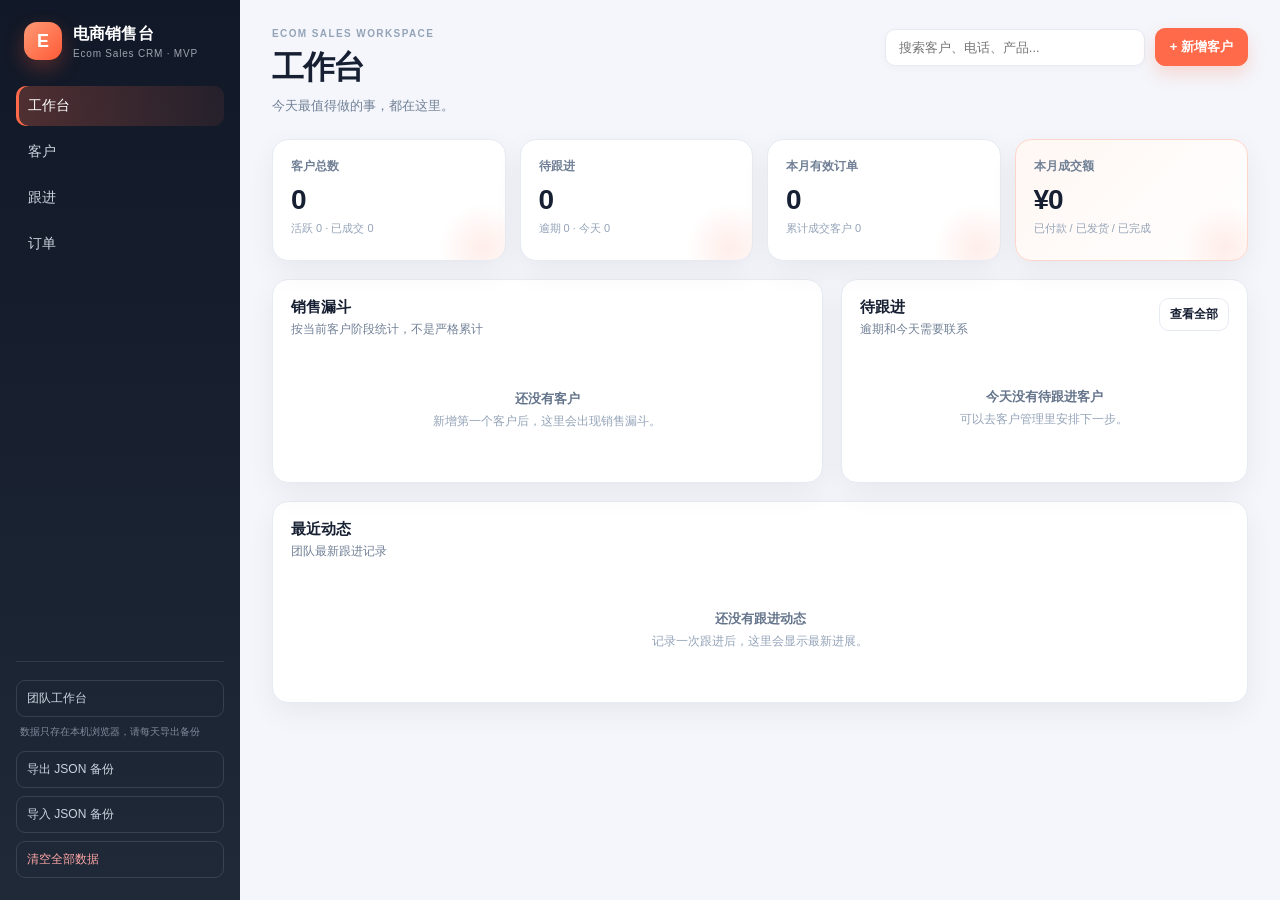
==== commit 4e5e361e: "feat: empty-data mode, CSV import, PWA install, team link [skip ci]" ====
--- a/single.html
+++ b/single.html
@@ -5,6 +5,9 @@
   <meta name="viewport" content="width=device-width, initial-scale=1">
   <meta name="color-scheme" content="light">
   <title>电商销售台 · Ecom Sales CRM</title>
+  <link rel="manifest" href="manifest.webmanifest">
+  <link rel="icon" href="icon.svg" type="image/svg+xml">
+  <meta name="theme-color" content="#111827">
   <style>
 :root {
   --bg: #f4f6fb;
@@ -421,10 +424,10 @@
       </nav>
 
       <div class="sidebar-footer">
-        <div class="save-note">数据保存在当前浏览器</div>
+        <div class="save-note">数据只存在本机浏览器，请每天导出备份</div>
         <button type="button" class="ghost-dark" id="exportBtn">导出 JSON 备份</button>
         <button type="button" class="ghost-dark" id="importBtn">导入 JSON 备份</button>
-        <button type="button" class="ghost-dark danger-text" id="resetBtn">重置演示数据</button>
+        <button type="button" class="ghost-dark danger-text" id="resetBtn">清空全部数据</button>
         <input id="importFile" type="file" accept=".json,application/json" hidden>
       </div>
     </aside>
@@ -516,6 +519,8 @@
                 <option value="私域">私域</option>
                 <option value="其他">其他</option>
               </select>
+              <button type="button" class="btn small" id="importCsvBtn">导入 CSV</button>
+              <input id="importCsvFile" type="file" accept=".csv,text/csv" hidden>
               <button type="button" class="btn small" id="exportCsvBtn">导出 CSV</button>
             </div>
           </div>
@@ -1002,6 +1007,10 @@
   };
 }
 
+function blankData() {
+  return { customers: [], followups: [], orders: [], settings: { companyName: '我的电商团队' } };
+}
+
 let memoryState = null;
 
 function loadState() {
@@ -1009,10 +1018,10 @@
     const raw = localStorage.getItem(STORAGE_KEY);
     if (raw) return normalizeState(JSON.parse(raw));
   } catch (err) {
-    console.warn('读取本地数据失败，使用演示数据。', err);
+    console.warn('读取本地数据失败，使用空数据。', err);
   }
   if (memoryState) return normalizeState(memoryState);
-  return seedState();
+  return blankData();
 }
 
 function saveState() {
@@ -1605,6 +1614,103 @@
   reader.readAsText(file);
 }
 
+function csvLabelToStatus(label) {
+  const value = String(label || '').trim();
+  if (CUSTOMER_STATUS[value]) return value;
+  const normalized = value.replace(/\s/g, '');
+  const found = Object.entries(CUSTOMER_STATUS).find(([, meta]) => meta.label.replace(/\s/g, '') === normalized);
+  return found ? found[0] : 'new';
+}
+
+function csvLabelToPriority(label) {
+  const value = String(label || '').trim();
+  const map = { '高': 'high', '中': 'medium', '低': 'low', high: 'high', medium: 'medium', low: 'low' };
+  return map[value.toLowerCase()] || 'medium';
+}
+
+function parseCsvText(text) {
+  const rows = [];
+  let row = [];
+  let field = '';
+  let inQuotes = false;
+  const source = String(text || '').replace(/^\uFEFF/, '');
+  for (let i = 0; i < source.length; i += 1) {
+    const ch = source[i];
+    if (inQuotes) {
+      if (ch === '"') {
+        if (source[i + 1] === '"') { field += '"'; i += 1; }
+        else { inQuotes = false; }
+      } else { field += ch; }
+      continue;
+    }
+    if (ch === '"') { inQuotes = true; continue; }
+    if (ch === ',') { row.push(field); field = ''; continue; }
+    if (ch === '\n') { row.push(field); rows.push(row); row = []; field = ''; continue; }
+    if (ch === '\r') continue;
+    field += ch;
+  }
+  if (field !== '' || row.length) { row.push(field); rows.push(row); }
+  return rows.filter((item) => item.some((cell) => String(cell).trim() !== ''));
+}
+
+function importCustomersCsv(file) {
+  if (!file) return;
+  const reader = new FileReader();
+  reader.onload = () => {
+    try {
+      const rows = parseCsvText(String(reader.result || ''));
+      if (rows.length < 2) { toast('CSV 没有数据行'); return; }
+      const headers = rows[0].map((item) => String(item).trim());
+      if (!headers.includes('姓名')) { toast('CSV 缺少“姓名”列'); return; }
+      const indexOf = (name) => headers.indexOf(name);
+      const now = new Date().toISOString();
+      const existing = new Set(state.customers.map((c) => `${c.name || ''}|${c.phone || ''}|${c.wechat || ''}`));
+      let added = 0;
+      let skipped = 0;
+      for (let r = 1; r < rows.length; r += 1) {
+        const row = rows[r];
+        const get = (name) => {
+          const index = indexOf(name);
+          return index >= 0 ? String(row[index] ?? '').trim() : '';
+        };
+        const name = get('姓名');
+        if (!name) { skipped += 1; continue; }
+        const key = `${name}|${get('手机')}|${get('微信')}`;
+        if (existing.has(key)) { skipped += 1; continue; }
+        existing.add(key);
+        const source = get('来源');
+        state.customers.unshift({
+          id: uid('c'),
+          name,
+          phone: get('手机'),
+          wechat: get('微信'),
+          source: SOURCES.includes(source) ? source : '其他',
+          product: get('意向产品'),
+          budget: Number(get('预算')) || 0,
+          status: csvLabelToStatus(get('状态')),
+          priority: csvLabelToPriority(get('优先级')),
+          owner: get('负责人'),
+          tags: get('标签').split(/[,，、]/).map((tag) => tag.trim()).filter(Boolean),
+          nextFollowUp: get('下次跟进'),
+          notes: get('备注'),
+          createdAt: now,
+          lastContactAt: null
+        });
+        added += 1;
+      }
+      if (!added) { toast('没有导入新客户，可能全部重复或为空'); return; }
+      saveState();
+      renderAll();
+      showView('customers');
+      toast(`已导入 ${added} 位客户${skipped ? `，跳过 ${skipped} 行` : ''}`);
+    } catch (err) {
+      console.error(err);
+      toast('CSV 导入失败，请检查格式');
+    }
+  };
+  reader.readAsText(file, 'utf-8');
+}
+
 function bindEvents() {
   document.querySelectorAll('.nav-item').forEach((btn) => {
     btn.addEventListener('click', () => showView(btn.dataset.view));
@@ -1622,13 +1728,24 @@
     e.target.value = '';
   });
   $('resetBtn').addEventListener('click', () => {
-    if (!confirm('确定重置为演示数据？当前浏览器里的数据会被覆盖。')) return;
-    state = seedState();
+    if (!confirm('确定清空全部客户、跟进和订单？此操作不可恢复，建议先导出 JSON 备份。')) return;
+    state = blankData();
     saveState();
     closePanels();
     renderAll();
-    toast('已重置为演示数据');
+    toast('全部数据已清空');
   });
+
+  const importCsvBtn = $('importCsvBtn');
+  const importCsvFile = $('importCsvFile');
+  if (importCsvBtn && importCsvFile) {
+    importCsvBtn.addEventListener('click', () => importCsvFile.click());
+    importCsvFile.addEventListener('change', (e) => {
+      const file = e.target.files && e.target.files[0];
+      if (file) importCustomersCsv(file);
+      e.target.value = '';
+    });
+  }
 
   $('statusFilter').addEventListener('change', (e) => {
     customerFilter.status = e.target.value;
@@ -1796,6 +1913,59 @@
 
 document.addEventListener('DOMContentLoaded', init);
 
+let deferredInstallPrompt = null;
+
+function setupPwa() {
+  if ('serviceWorker' in navigator) {
+    window.addEventListener('load', () => {
+      navigator.serviceWorker.register('./sw.js').catch((err) => console.warn('Service worker 注册失败', err));
+    });
+  }
+
+  window.addEventListener('beforeinstallprompt', (event) => {
+    event.preventDefault();
+    deferredInstallPrompt = event;
+    const button = document.getElementById('installAppBtn');
+    if (button) button.hidden = false;
+  });
+
+  document.addEventListener('DOMContentLoaded', () => {
+    const footer = document.querySelector('.sidebar-footer');
+    if (!footer) return;
+
+    if (!document.querySelector('.team-link')) {
+      const teamLink = document.createElement('a');
+      teamLink.href = './team.html';
+      teamLink.className = 'ghost-dark team-link';
+      teamLink.textContent = '团队工作台';
+      teamLink.style.display = 'block';
+      teamLink.style.boxSizing = 'border-box';
+      teamLink.style.textDecoration = 'none';
+      footer.prepend(teamLink);
+    }
+
+    if (!document.getElementById('installAppBtn')) {
+      const button = document.createElement('button');
+      button.id = 'installAppBtn';
+      button.type = 'button';
+      button.className = 'ghost-dark';
+      button.textContent = '安装到桌面';
+      button.hidden = !deferredInstallPrompt;
+      button.addEventListener('click', async () => {
+        if (!deferredInstallPrompt) return;
+        deferredInstallPrompt.prompt();
+        await deferredInstallPrompt.userChoice;
+        deferredInstallPrompt = null;
+        button.hidden = true;
+      });
+      footer.prepend(button);
+    }
+  });
+}
+
+setupPwa();
+
+
 </script>
 </body>
 </html>
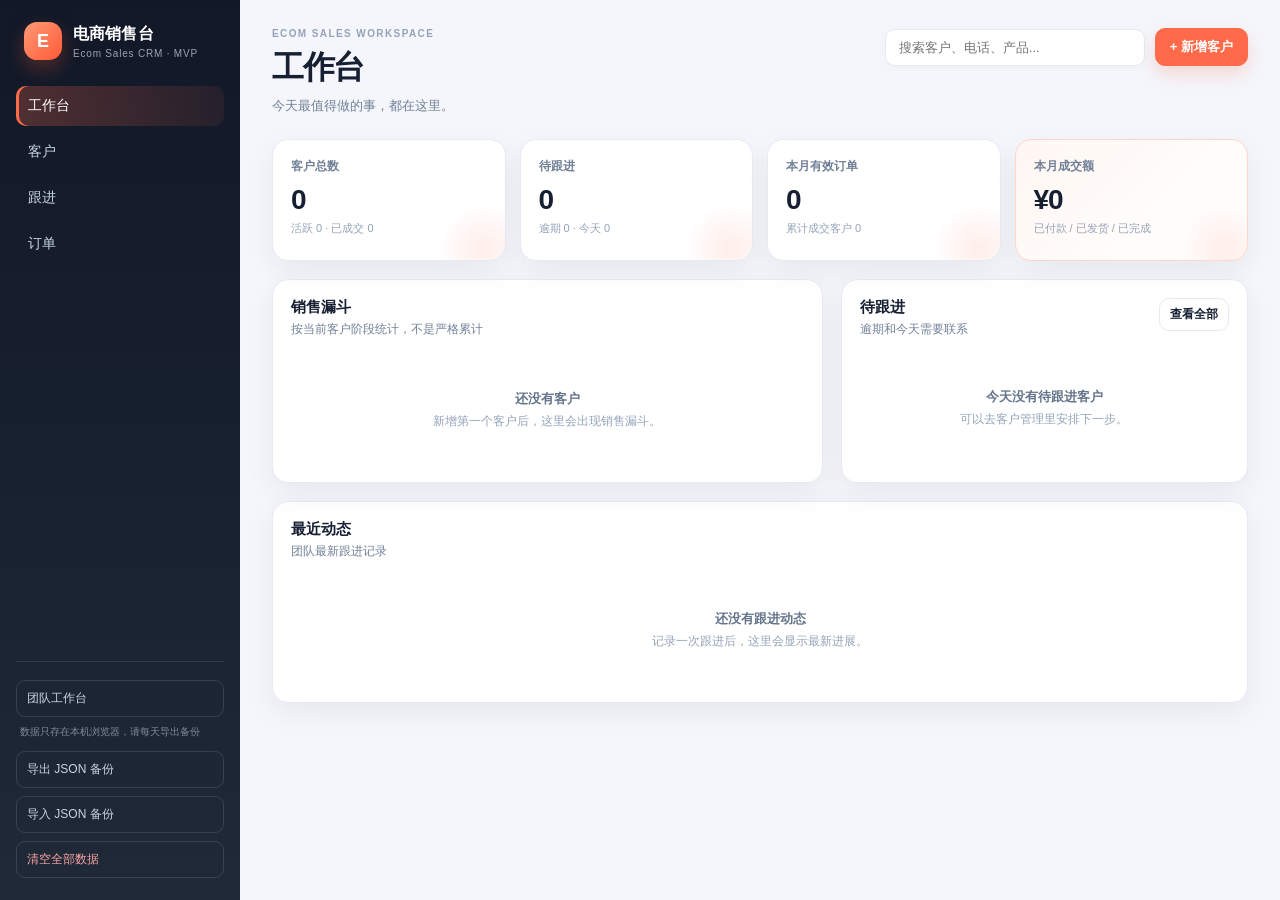
==== commit b48c87a0: "feat: start real workspace on fresh v2 storage [skip ci]" ====
--- a/single.html
+++ b/single.html
@@ -757,7 +757,7 @@
   <script>
 'use strict';
 
-const STORAGE_KEY = 'ecom_crm_mvp_v1';
+const STORAGE_KEY = 'ecom_crm_mvp_v2';
 
 const CUSTOMER_STATUS = {
   new: { label: '新线索', className: 'new' },
